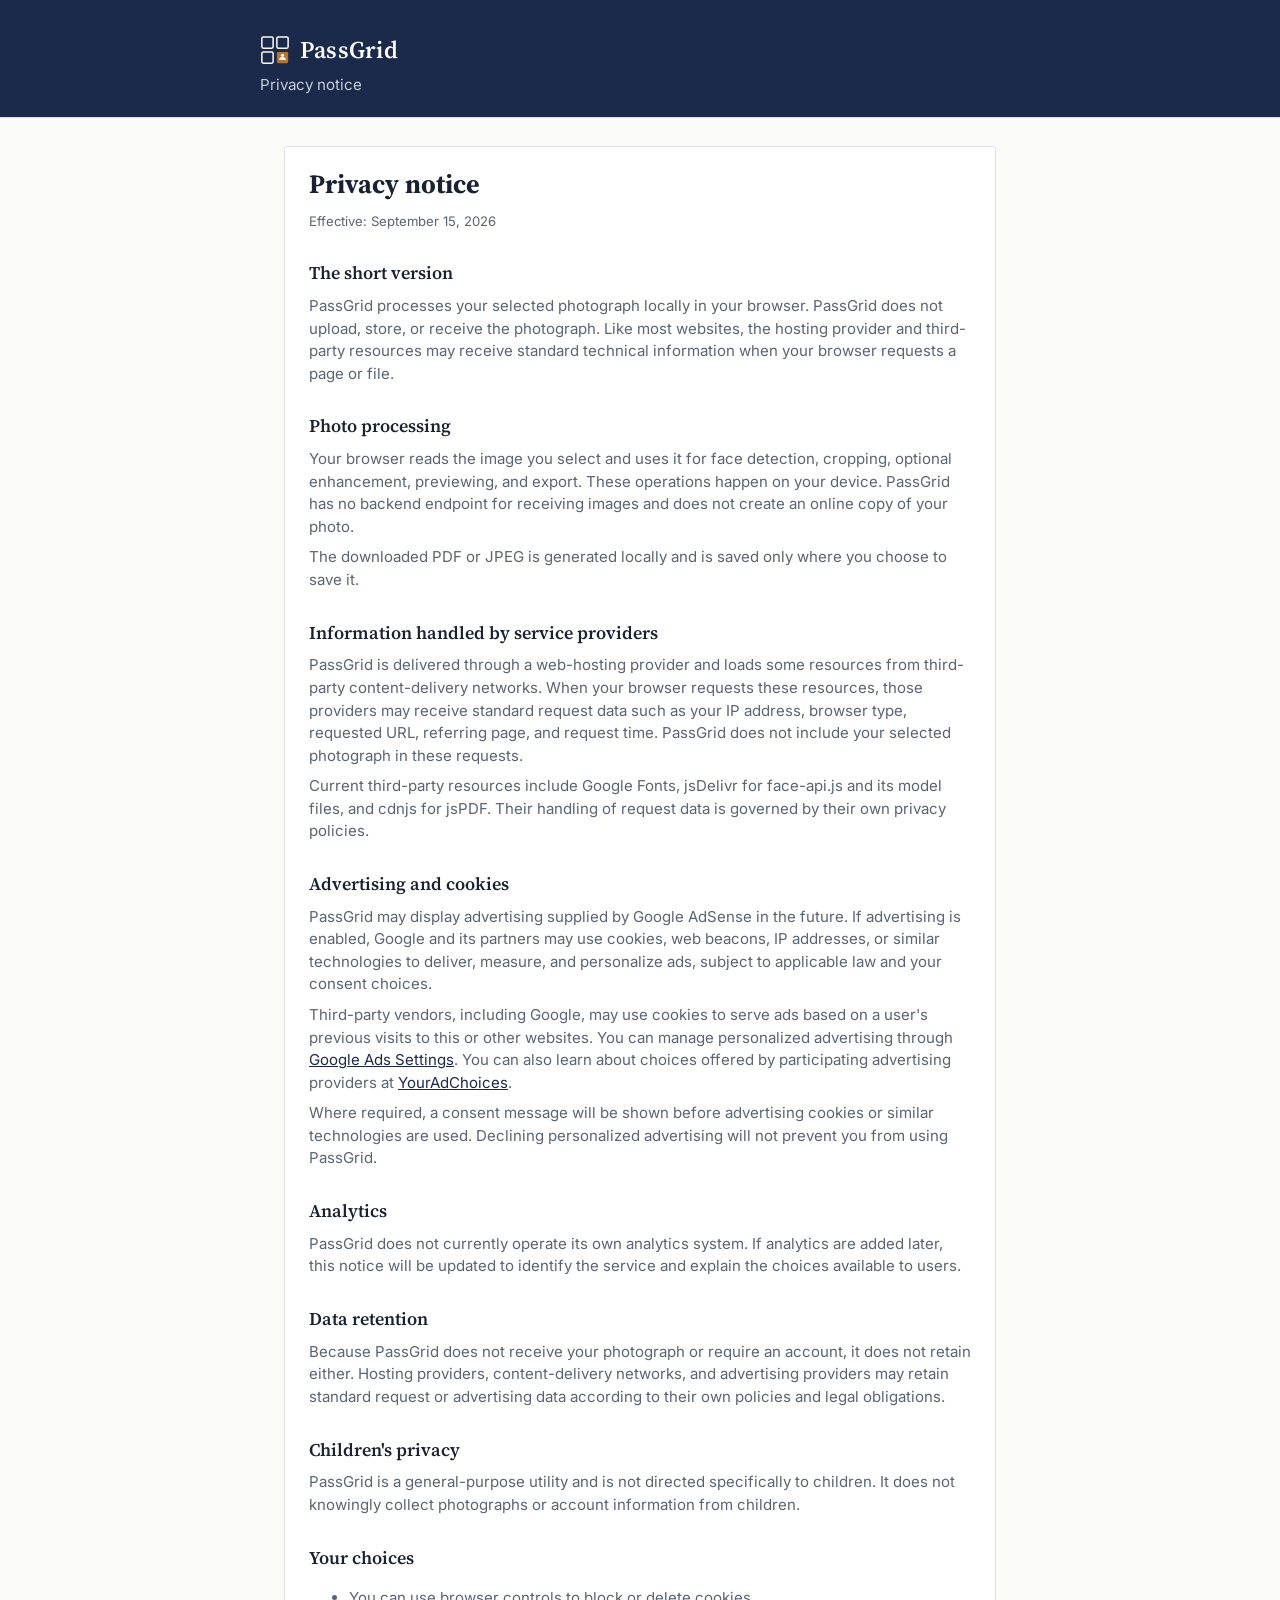
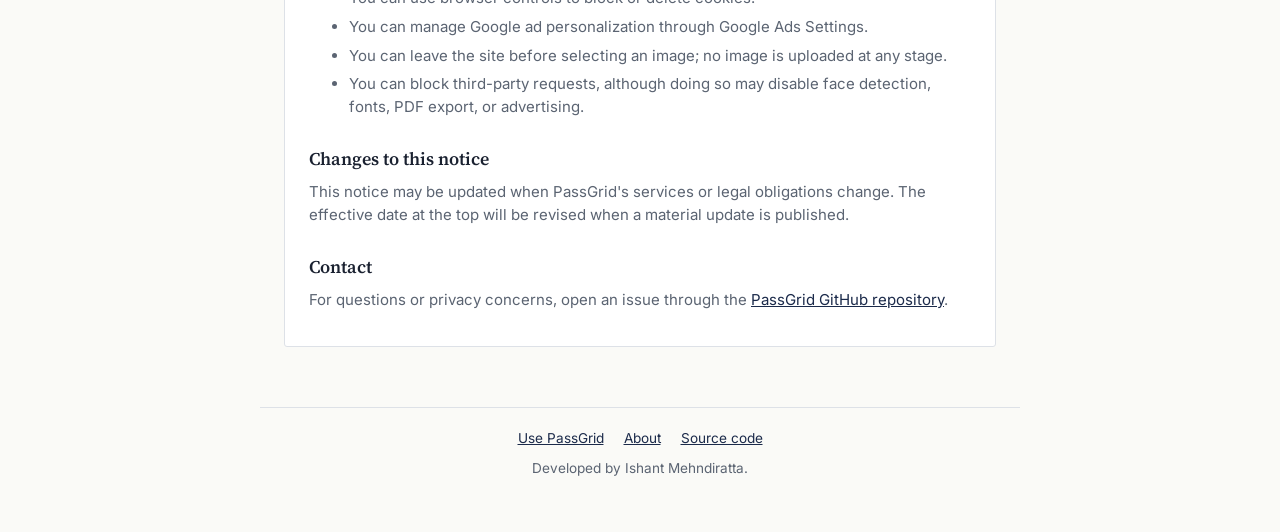
==== privacy.html @ e73e7934 "docs: add project and privacy information" ====
<!DOCTYPE html>
<html lang="en">
<head>
<meta charset="UTF-8" />
<meta name="viewport" content="width=device-width, initial-scale=1.0" />
<title>Privacy Notice — PassGrid</title>
<meta name="description" content="Read how PassGrid processes photos locally and how third-party services may handle standard website data." />
<link rel="icon" type="image/svg+xml" href="assets/favicon.svg" />
<link rel="preconnect" href="https://fonts.googleapis.com">
<link href="https://fonts.googleapis.com/css2?family=Source+Serif+4:wght@500;600;700&family=Inter:wght@400;500;600;700&display=swap" rel="stylesheet">
<link rel="stylesheet" href="styles.css" />
</head>
<body>
<header class="site-header compact-header">
  <div class="brand">
    <a class="brand-link" href="index.html" aria-label="PassGrid home">
      <img src="assets/logo.svg" alt="" class="brand-mark" />
      <span class="brand-name">PassGrid</span>
    </a>
  </div>
  <p class="tagline">Privacy notice</p>
</header>

<main class="content-page">
  <article class="panel article-content">
    <h1>Privacy notice</h1>
    <p class="policy-date">Effective: September 15, 2026</p>

    <h2>The short version</h2>
    <p>PassGrid processes your selected photograph locally in your browser. PassGrid does not upload, store, or receive the photograph. Like most websites, the hosting provider and third-party resources may receive standard technical information when your browser requests a page or file.</p>

    <h2>Photo processing</h2>
    <p>Your browser reads the image you select and uses it for face detection, cropping, optional enhancement, previewing, and export. These operations happen on your device. PassGrid has no backend endpoint for receiving images and does not create an online copy of your photo.</p>
    <p>The downloaded PDF or JPEG is generated locally and is saved only where you choose to save it.</p>

    <h2>Information handled by service providers</h2>
    <p>PassGrid is delivered through a web-hosting provider and loads some resources from third-party content-delivery networks. When your browser requests these resources, those providers may receive standard request data such as your IP address, browser type, requested URL, referring page, and request time. PassGrid does not include your selected photograph in these requests.</p>
    <p>Current third-party resources include Google Fonts, jsDelivr for face-api.js and its model files, and cdnjs for jsPDF. Their handling of request data is governed by their own privacy policies.</p>

    <h2>Advertising and cookies</h2>
    <p>PassGrid may display advertising supplied by Google AdSense in the future. If advertising is enabled, Google and its partners may use cookies, web beacons, IP addresses, or similar technologies to deliver, measure, and personalize ads, subject to applicable law and your consent choices.</p>
    <p>Third-party vendors, including Google, may use cookies to serve ads based on a user's previous visits to this or other websites. You can manage personalized advertising through <a href="https://adssettings.google.com/" target="_blank" rel="noopener">Google Ads Settings</a>. You can also learn about choices offered by participating advertising providers at <a href="https://www.aboutads.info/choices/" target="_blank" rel="noopener">YourAdChoices</a>.</p>
    <p>Where required, a consent message will be shown before advertising cookies or similar technologies are used. Declining personalized advertising will not prevent you from using PassGrid.</p>

    <h2>Analytics</h2>
    <p>PassGrid does not currently operate its own analytics system. If analytics are added later, this notice will be updated to identify the service and explain the choices available to users.</p>

    <h2>Data retention</h2>
    <p>Because PassGrid does not receive your photograph or require an account, it does not retain either. Hosting providers, content-delivery networks, and advertising providers may retain standard request or advertising data according to their own policies and legal obligations.</p>

    <h2>Children's privacy</h2>
    <p>PassGrid is a general-purpose utility and is not directed specifically to children. It does not knowingly collect photographs or account information from children.</p>

    <h2>Your choices</h2>
    <ul>
      <li>You can use browser controls to block or delete cookies.</li>
      <li>You can manage Google ad personalization through Google Ads Settings.</li>
      <li>You can leave the site before selecting an image; no image is uploaded at any stage.</li>
      <li>You can block third-party requests, although doing so may disable face detection, fonts, PDF export, or advertising.</li>
    </ul>

    <h2>Changes to this notice</h2>
    <p>This notice may be updated when PassGrid's services or legal obligations change. The effective date at the top will be revised when a material update is published.</p>

    <h2>Contact</h2>
    <p>For questions or privacy concerns, open an issue through the <a href="https://github.com/ISHANT-M/PassGrid/issues" target="_blank" rel="noopener">PassGrid GitHub repository</a>.</p>
  </article>
</main>

<footer class="site-footer">
  <nav class="footer-nav" aria-label="Footer">
    <a href="index.html">Use PassGrid</a>
    <a href="about.html">About</a>
    <a href="https://github.com/ISHANT-M/PassGrid" target="_blank" rel="noopener">Source code</a>
  </nav>
  <p>Developed by Ishant Mehndiratta.</p>
</footer>
</body>
</html>
---- styles.css ----
:root{
  --paper:#FAFAF7;
  --panel:#FFFFFF;
  --ink:#1A2130;
  --ink-soft:#5B6472;
  --navy:#1B2A4A;
  --navy-light:#2E4267;
  --line:#DDE1E7;
  --accent:#B5762C;
  --accent-soft:#F1E4D2;
  --success:#3E7A52;
  --danger:#A6392C;
  --radius:3px;
  --serif:"Source Serif 4", Georgia, serif;
  --sans:"Inter", -apple-system, Segoe UI, sans-serif;
}

*{box-sizing:border-box;}
[hidden]{display:none !important;}
html,body{margin:0;padding:0;}
body{
  background:var(--paper);
  color:var(--ink);
  font-family:var(--sans);
  line-height:1.5;
}

/* Header */
.site-header{
  padding:32px 24px 24px;
  border-bottom:1px solid var(--line);
  background:var(--navy);
  color:#fff;
}
.brand{display:flex; align-items:center; gap:10px; max-width:760px; margin:0 auto;}
.brand-mark{width:30px; height:30px;}
.brand-name{
  font-family:var(--serif);
  font-weight:600;
  font-size:1.5rem;
  letter-spacing:0.01em;
}
.tagline{
  max-width:760px; margin:6px auto 0;
  color:#C7CEDB;
  font-size:0.95rem;
}

/* Layout */
.layout{
  max-width:760px;
  margin:0 auto;
  padding:28px 24px 60px;
  display:flex;
  flex-direction:column;
  gap:22px;
}

.panel{
  background:var(--panel);
  border:1px solid var(--line);
  border-radius:var(--radius);
  padding:22px 24px 26px;
}
.panel h2{
  font-family:var(--serif);
  font-size:1.15rem;
  font-weight:600;
  margin:0 0 16px;
  display:flex;
  align-items:center;
  gap:10px;
}
.step-num{
  display:inline-flex;
  align-items:center;
  justify-content:center;
  width:24px; height:24px;
  border-radius:50%;
  background:var(--navy);
  color:#fff;
  font-size:0.8rem;
  font-family:var(--sans);
  font-weight:600;
}

/* Dropzone */
.dropzone{
  border:1.5px dashed var(--line);
  border-radius:var(--radius);
  min-height:180px;
  display:flex;
  align-items:center;
  justify-content:center;
  text-align:center;
  cursor:pointer;
  padding:20px;
  transition:border-color .15s ease, background-color .15s ease;
  position:relative;
}
.dropzone.dragover{
  border-color:var(--accent);
  background:var(--accent-soft);
}
.dropzone-title{font-weight:600; margin:0 0 6px;}
.dropzone-hint{color:var(--ink-soft); font-size:0.88rem; margin:0;}
#preview-canvas{max-width:100%; max-height:340px; border-radius:2px;}

.row{display:flex; flex-wrap:wrap; gap:14px; align-items:center; margin-top:14px;}
.row label{
  display:flex; flex-direction:column; gap:5px;
  font-size:0.85rem; color:var(--ink-soft); font-weight:500;
}
.row input[type=number], select{
  font-family:var(--sans);
  font-size:0.95rem;
  padding:8px 10px;
  border:1px solid var(--line);
  border-radius:var(--radius);
  background:#fff;
  color:var(--ink);
}
.checkbox-row{
  display:flex; align-items:center; gap:8px;
  font-size:0.9rem; color:var(--ink-soft);
  margin-top:12px; cursor:pointer;
}

button{
  font-family:var(--sans);
  font-size:0.92rem;
  font-weight:600;
  padding:10px 18px;
  border-radius:var(--radius);
  border:1px solid transparent;
  cursor:pointer;
  transition:opacity .15s ease;
}
@media (hover:hover){button:hover{opacity:0.88;}}
button:disabled{cursor:not-allowed; opacity:0.45;}
button:focus-visible, input:focus-visible, select:focus-visible{
  outline:2px solid var(--navy-light);
  outline-offset:2px;
}
.btn-primary{background:var(--navy); color:#fff;}
.btn-secondary{background:#fff; color:var(--navy); border-color:var(--navy);}

.status-line{
  margin:14px 0 0;
  font-size:0.88rem;
  color:var(--ink-soft);
  min-height:1.2em;
}
.status-line.ok{color:var(--success);}
.status-line.warn{color:var(--danger);}

/* Preset grid */
.preset-grid{
  display:grid;
  grid-template-columns:repeat(auto-fill, minmax(150px, 1fr));
  gap:10px;
}
.preset-card{
  border:1px solid var(--line);
  border-radius:var(--radius);
  padding:12px;
  cursor:pointer;
  text-align:left;
  background:#fff;
}
.preset-card:hover{border-color:var(--navy-light);}
.preset-card.selected{
  border-color:var(--navy);
  background:var(--accent-soft);
}
.preset-name{font-weight:600; font-size:0.92rem; margin:0 0 2px;}
.preset-dims{font-size:0.82rem; color:var(--ink-soft); margin:0;}

.custom-size{margin-top:16px; font-size:0.9rem;}
.custom-size summary{cursor:pointer; color:var(--navy); font-weight:500;}
.custom-size input{width:92px;}
.custom-paper-fields{align-items:flex-end;}
.field-message{margin:10px 0 0; min-height:1.2em; font-size:0.82rem; color:var(--ink-soft);}
.field-message.ok{color:var(--success);}
.field-message.warn,
.grid-summary.warn{color:var(--danger);}

.grid-summary{
  margin:14px 0 0;
  font-size:0.88rem;
  color:var(--ink-soft);
}

.output-wrap{
  min-height:180px;
  background:#EEEFEA;
  border:1px solid var(--line);
  border-radius:var(--radius);
  display:flex;
  align-items:center;
  justify-content:center;
  padding:16px;
  overflow:auto;
}
.output-empty{
  margin:0;
  color:var(--ink-soft);
  font-size:0.9rem;
  text-align:center;
}
#output-canvas{
  max-width:100%;
  box-shadow:0 1px 4px rgba(0,0,0,0.12);
}
.export-row{margin-top:16px;}


/* Supporting content */
.info-section{
  border-top:1px solid var(--line);
  padding:8px 2px 0;
}
.info-section h2,
.article-content h1,
.article-content h2{
  font-family:var(--serif);
  color:var(--ink);
}
.info-section h2{font-size:1.25rem; margin:16px 0;}
.info-grid{display:grid; grid-template-columns:repeat(3, 1fr); gap:20px;}
.info-grid h3{font-size:0.92rem; margin:0 0 5px;}
.info-grid p,
.print-note{font-size:0.86rem; color:var(--ink-soft); margin:0;}
.print-note{margin-top:18px; padding-top:16px; border-top:1px solid var(--line);}

.brand-link{display:flex; align-items:center; gap:10px; color:inherit; text-decoration:none;}
.compact-header{padding-bottom:20px;}
.content-page{max-width:760px; margin:0 auto; padding:28px 24px 60px;}
.article-content h1{font-size:1.65rem; line-height:1.2; margin:0 0 12px;}
.article-content h2{font-size:1.12rem; margin:28px 0 8px;}
.article-content p,
.article-content li{color:var(--ink-soft); font-size:0.94rem;}
.article-content p{margin:8px 0;}
.article-content li+li{margin-top:6px;}
.article-content a{color:var(--navy);}
.article-content .lede{font-size:1rem; color:var(--ink);}
.policy-date{font-size:0.82rem !important;}

/* Footer */
.site-footer{
  max-width:760px;
  margin:0 auto;
  padding:20px 24px 50px;
  color:var(--ink-soft);
  font-size:0.85rem;
  border-top:1px solid var(--line);
  text-align:center;
}
.site-footer a{color:var(--navy); text-decoration:underline;}
.site-footer p{margin:4px 0;}
.footer-nav{display:flex; justify-content:center; flex-wrap:wrap; gap:8px 20px; margin-bottom:10px;}

@media (max-width:600px){
  .site-header{padding:24px 18px 18px;}
  .layout{padding:20px 14px 50px; gap:18px;}
  .content-page{padding:20px 14px 50px;}
  .panel{padding:18px 14px 20px;}
  .info-grid{grid-template-columns:1fr; gap:16px;}
  .dropzone{min-height:160px; padding:16px;}
  .row label{flex:1 1 100%;}
  .row input[type=number], select{width:100%; min-height:44px;}
  .custom-size .row .btn-secondary{width:100%;}
  .export-row button{width:100%; min-height:44px;}
}
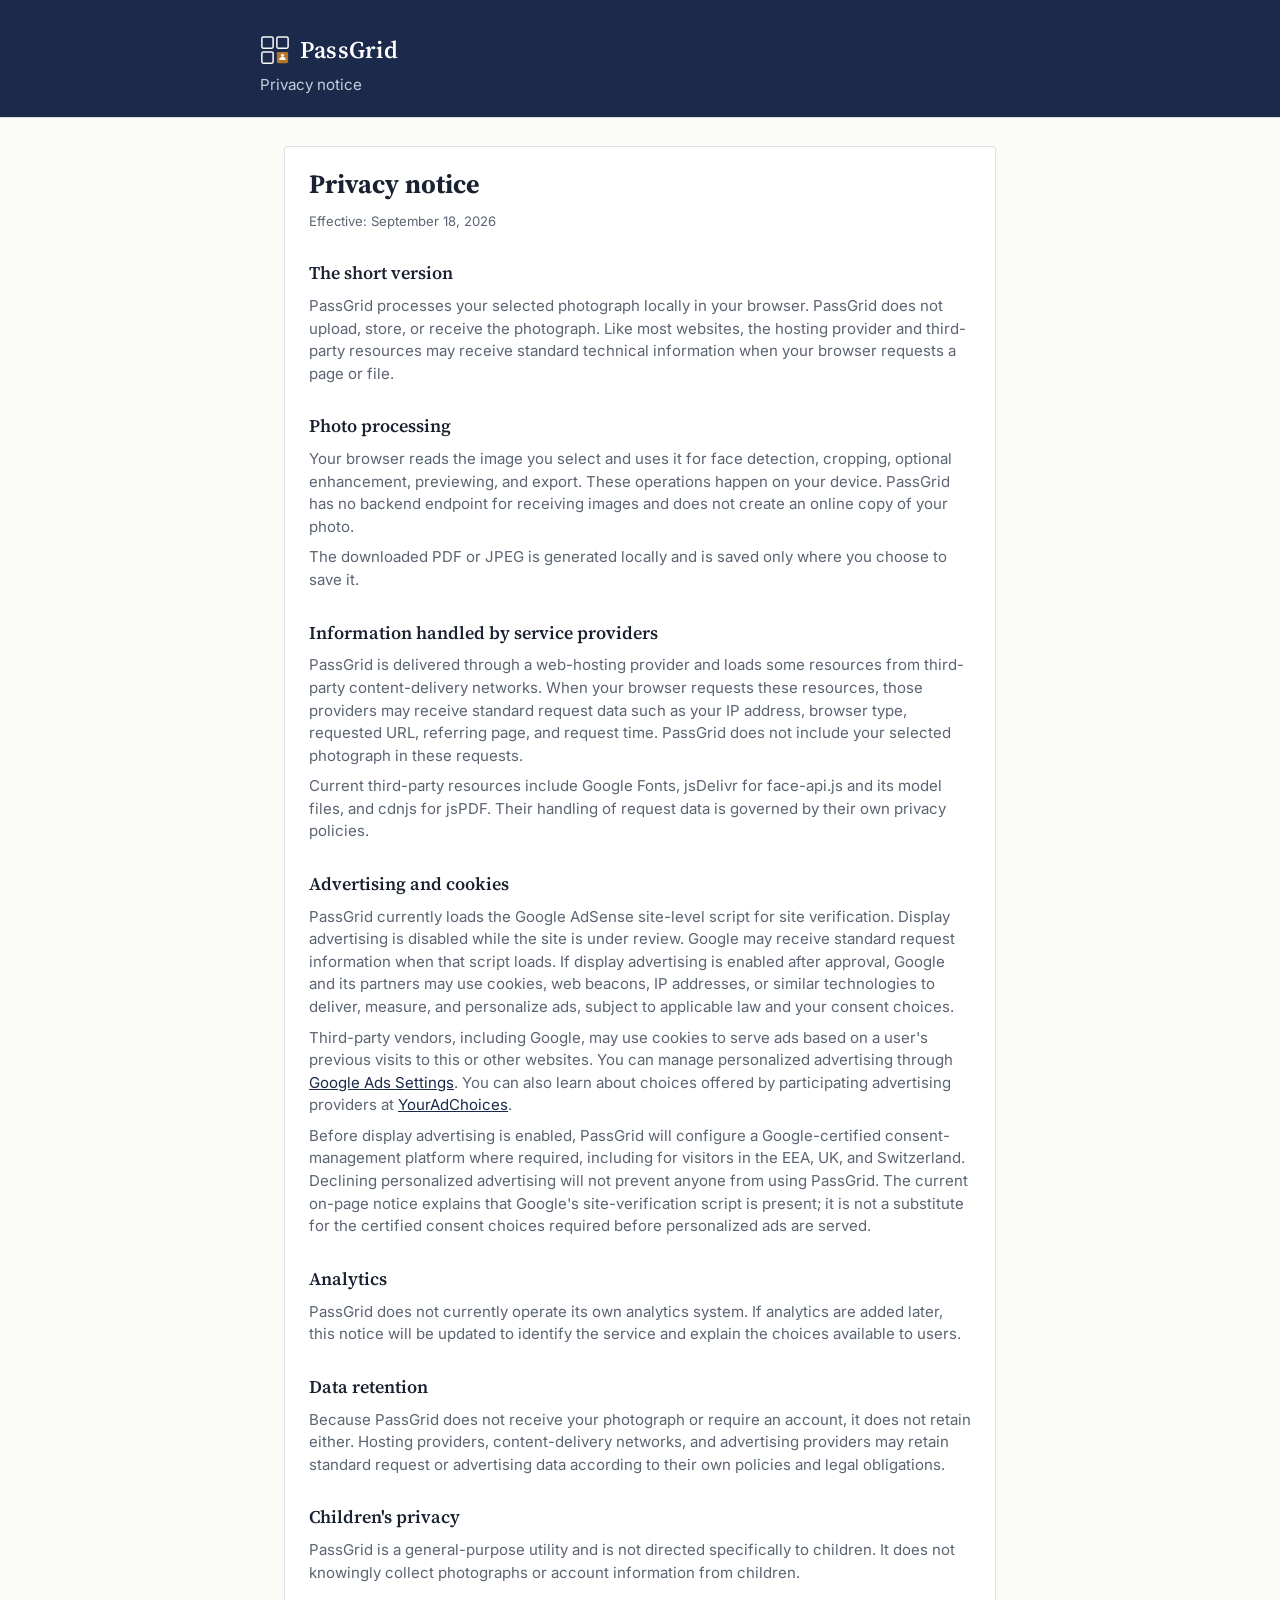
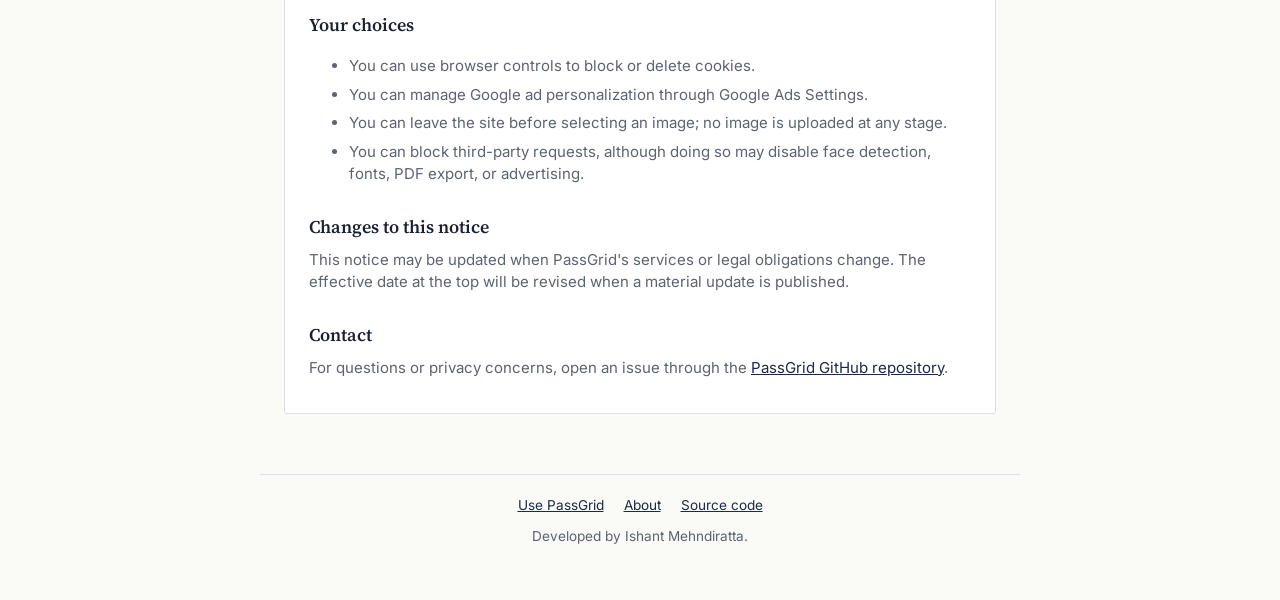
==== commit e5e2f29d: "fix: prepare the site for AdSense review" ====
--- a/privacy.html
+++ b/privacy.html
@@ -24,7 +24,7 @@
 <main class="content-page">
   <article class="panel article-content">
     <h1>Privacy notice</h1>
-    <p class="policy-date">Effective: September 15, 2026</p>
+    <p class="policy-date">Effective: September 18, 2026</p>
 
     <h2>The short version</h2>
     <p>PassGrid processes your selected photograph locally in your browser. PassGrid does not upload, store, or receive the photograph. Like most websites, the hosting provider and third-party resources may receive standard technical information when your browser requests a page or file.</p>
@@ -38,9 +38,9 @@
     <p>Current third-party resources include Google Fonts, jsDelivr for face-api.js and its model files, and cdnjs for jsPDF. Their handling of request data is governed by their own privacy policies.</p>
 
     <h2>Advertising and cookies</h2>
-    <p>PassGrid may display advertising supplied by Google AdSense in the future. If advertising is enabled, Google and its partners may use cookies, web beacons, IP addresses, or similar technologies to deliver, measure, and personalize ads, subject to applicable law and your consent choices.</p>
+    <p>PassGrid currently loads the Google AdSense site-level script for site verification. Display advertising is disabled while the site is under review. Google may receive standard request information when that script loads. If display advertising is enabled after approval, Google and its partners may use cookies, web beacons, IP addresses, or similar technologies to deliver, measure, and personalize ads, subject to applicable law and your consent choices.</p>
     <p>Third-party vendors, including Google, may use cookies to serve ads based on a user's previous visits to this or other websites. You can manage personalized advertising through <a href="https://adssettings.google.com/" target="_blank" rel="noopener">Google Ads Settings</a>. You can also learn about choices offered by participating advertising providers at <a href="https://www.aboutads.info/choices/" target="_blank" rel="noopener">YourAdChoices</a>.</p>
-    <p>Where required, a consent message will be shown before advertising cookies or similar technologies are used. Declining personalized advertising will not prevent you from using PassGrid.</p>
+    <p>Before display advertising is enabled, PassGrid will configure a Google-certified consent-management platform where required, including for visitors in the EEA, UK, and Switzerland. Declining personalized advertising will not prevent anyone from using PassGrid. The current on-page notice explains that Google's site-verification script is present; it is not a substitute for the certified consent choices required before personalized ads are served.</p>
 
     <h2>Analytics</h2>
     <p>PassGrid does not currently operate its own analytics system. If analytics are added later, this notice will be updated to identify the service and explain the choices available to users.</p>
--- a/styles.css
+++ b/styles.css
@@ -215,6 +215,29 @@
 .export-row{margin-top:16px;}
 
 
+/* Reserved advertising space: quiet, separate from all tool controls */
+.ad-placement{
+  min-height:90px;
+  border:1px solid var(--line);
+  border-radius:var(--radius);
+  background:#F2F2EE;
+  color:var(--ink-soft);
+  display:flex;
+  flex-direction:column;
+  align-items:center;
+  justify-content:center;
+  gap:5px;
+  padding:14px;
+  text-align:center;
+  font-size:0.78rem;
+}
+.ad-label{
+  color:#7B828D;
+  font-size:0.66rem;
+  letter-spacing:0.04em;
+  text-transform:uppercase;
+}
+
 /* Supporting content */
 .info-section{
   border-top:1px solid var(--line);
@@ -246,6 +269,28 @@
 .article-content .lede{font-size:1rem; color:var(--ink);}
 .policy-date{font-size:0.82rem !important;}
 
+/* Privacy notice */
+.cookie-notice{
+  position:fixed;
+  right:16px;
+  bottom:16px;
+  left:16px;
+  z-index:10;
+  max-width:700px;
+  margin:0 auto;
+  border:1px solid var(--line);
+  border-radius:var(--radius);
+  background:#fff;
+  box-shadow:0 4px 20px rgba(26,33,48,0.16);
+  display:flex;
+  align-items:center;
+  gap:16px;
+  padding:14px 16px;
+}
+.cookie-notice p{margin:0; color:var(--ink-soft); font-size:0.82rem;}
+.cookie-notice a{color:var(--navy);}
+.cookie-notice button{flex:0 0 auto;}
+
 /* Footer */
 .site-footer{
   max-width:760px;
@@ -271,4 +316,6 @@
   .row input[type=number], select{width:100%; min-height:44px;}
   .custom-size .row .btn-secondary{width:100%;}
   .export-row button{width:100%; min-height:44px;}
-}
+  .cookie-notice{align-items:stretch; flex-direction:column; gap:10px;}
+  .cookie-notice button{width:100%; min-height:44px;}
+}
